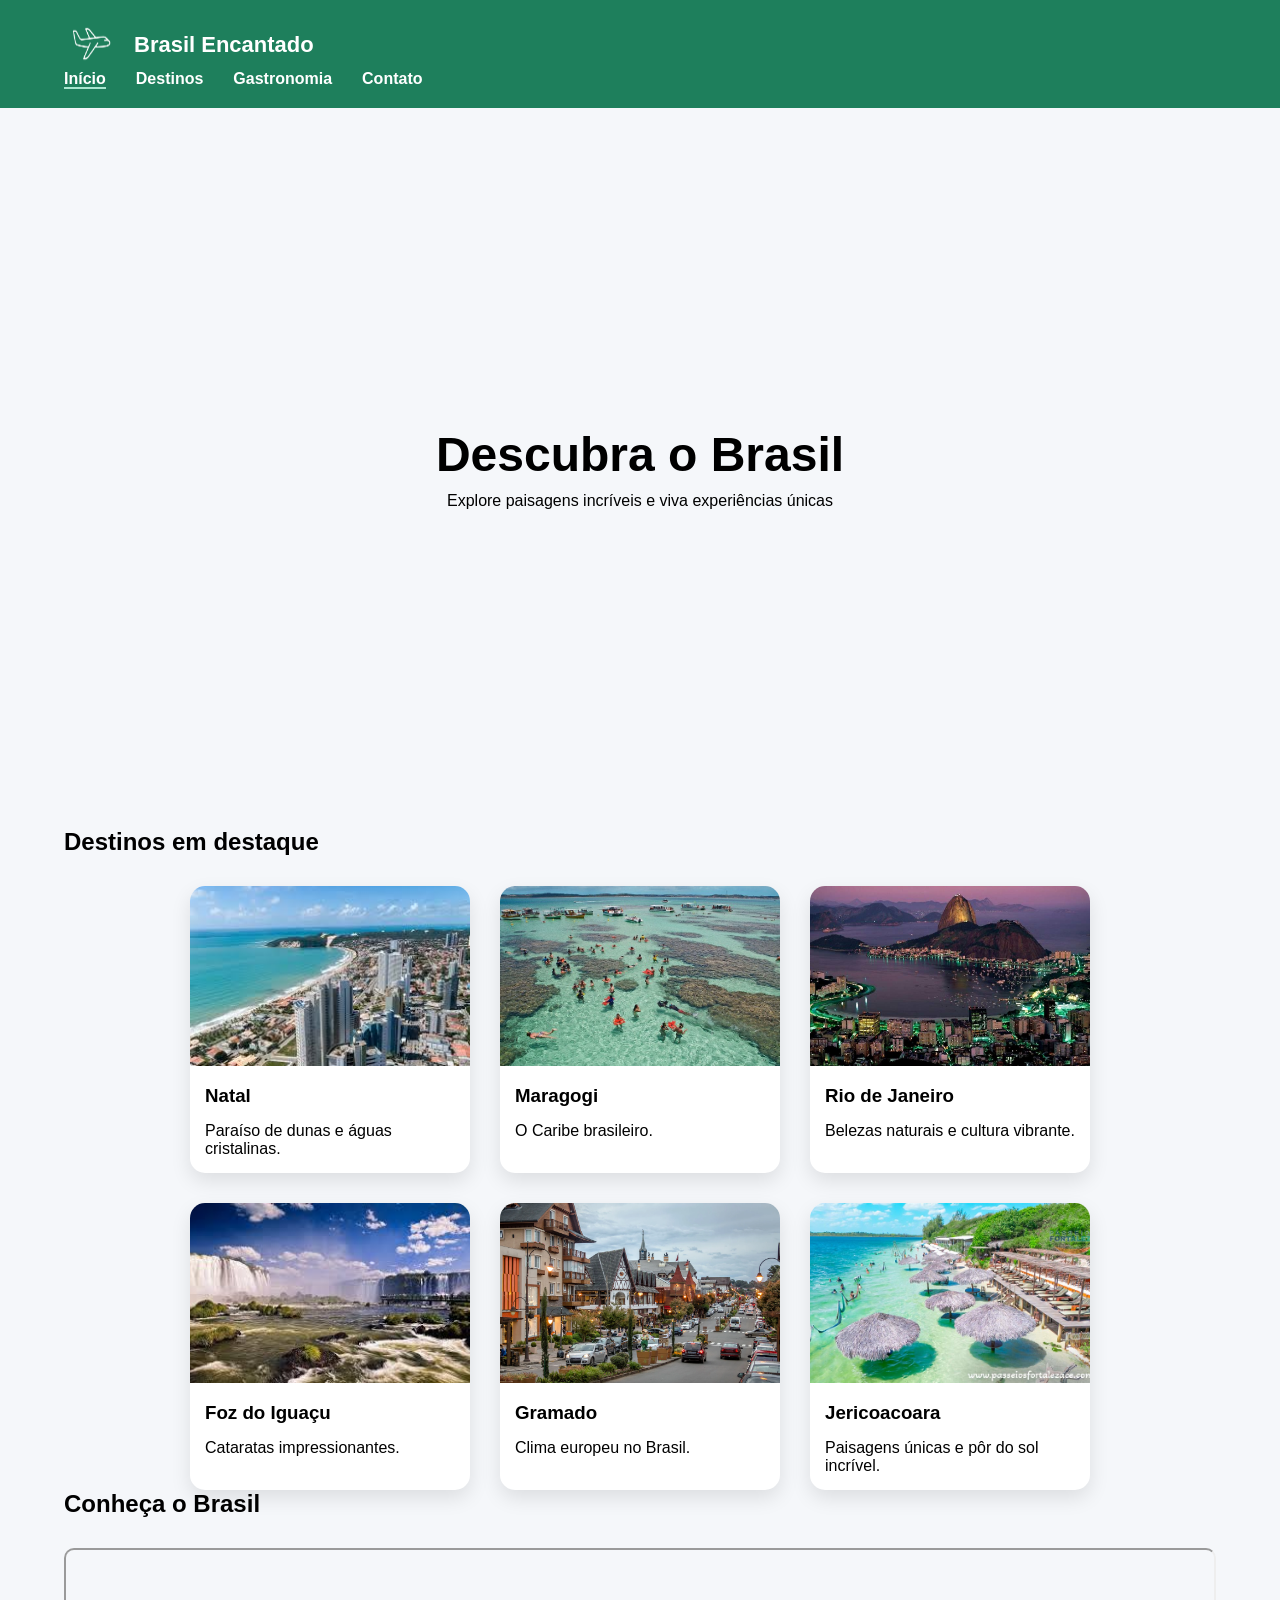
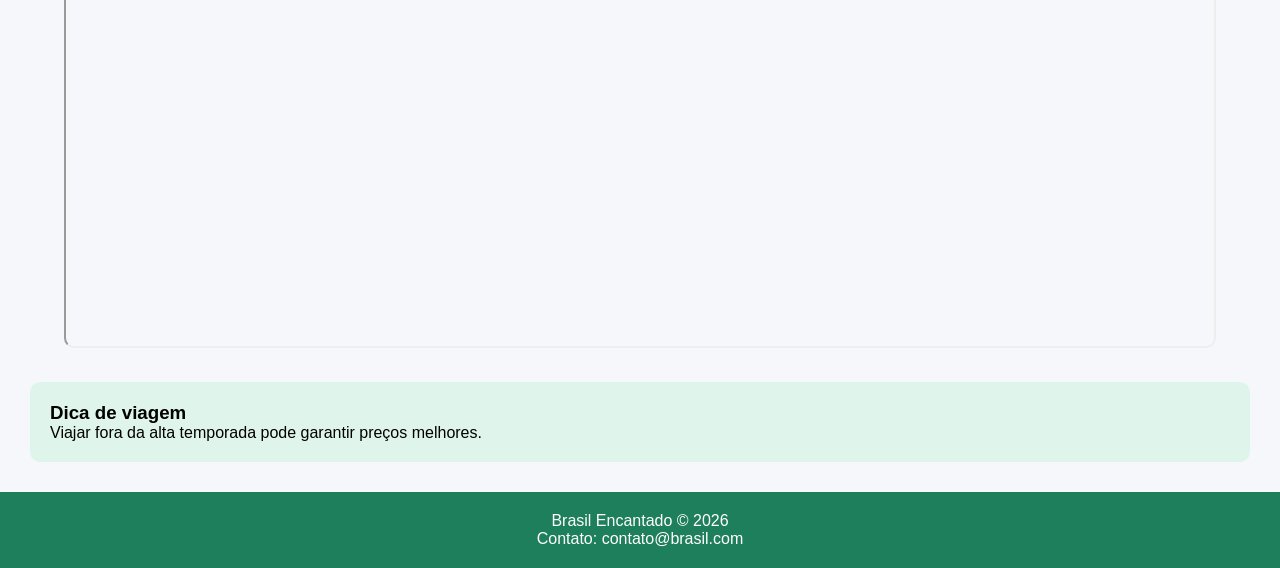
==== index.html @ 2e8e9ebe "Add files via upload" ====
<!DOCTYPE html>
<html lang="pt-br">
<head>
  <meta charset="UTF-8">
  <title>Brasil Encantado</title>
  <link rel="stylesheet" href="css/style.css">
</head>

<body>

<header class="header">
  <div class="container">
    <div class="logo-container">
  <img src="imagens/logo.png" alt="Logo Brasil Encantado">
  <h1>Brasil Encantado</h1>
</div>
    <nav>
      <ul class="menu">
        <li><a href="index.html" class="ativo">Início</a></li>
        <li><a href="destinos.html">Destinos</a></li>
        <li><a href="gastronomia.html">Gastronomia</a></li>
        <li><a href="contato.html">Contato</a></li>
      </ul>
    </nav>
  </div>
</header>

<main>

<!-- HERO -->
<section class="hero">
  <div class="overlay">
    <h2 style="color: black;">Descubra o Brasil</h2>
    <p style="color: black;">Explore paisagens incríveis e viva experiências únicas</p>
  </div>
</section>

<!-- DESTINOS -->
<section class="destinos container">
  <h2>Destinos em destaque</h2>

  <div class="grid">

    <div class="card">
      <img src="imagens/natal.png" alt="Natal">
      <h3>Natal</h3>
      <p>Paraíso de dunas e águas cristalinas.</p>
    </div>

    <div class="card">
      <img src="imagens/maragogi.png" alt="Maragogi">
      <h3>Maragogi</h3>
      <p>O Caribe brasileiro.</p>
    </div>

    <div class="card">
      <img src="imagens/rio de janeiro.png" alt="Rio de Janeiro">
      <h3>Rio de Janeiro</h3>
      <p>Belezas naturais e cultura vibrante.</p>
    </div>

    <div class="card">
      <img src="imagens/foz.png" alt="Foz do Iguaçu">
      <h3>Foz do Iguaçu</h3>
      <p>Cataratas impressionantes.</p>
    </div>

    <div class="card">
      <img src="imagens/gramado.png" alt="Gramado">
      <h3>Gramado</h3>
      <p>Clima europeu no Brasil.</p>
    </div>

    <div class="card">
      <img src="imagens/jericoacoa.png" alt="Jericoacoara">
      <h3>Jericoacoara</h3>
      <p>Paisagens únicas e pôr do sol incrível.</p>
    </div>

  </div>
</section>

<!-- VIDEO -->
<section class="video container">
  <h2>Conheça o Brasil</h2>
  <iframe 
    src="https://www.youtube.com/embed/6CwI5f9ttJI"
    title="Destinos do Brasil"
    allowfullscreen>
  </iframe>
</section>

</main>

<aside class="aside">
  <h3>Dica de viagem</h3>
  <p>Viajar fora da alta temporada pode garantir preços melhores.</p>
</aside>

<footer class="footer">
  <p>Brasil Encantado © 2026</p>
  <p>Contato: contato@brasil.com</p>
</footer>

</body>
</html>
---- css/style.css ----
* {
  margin: 0;
  padding: 0;
  box-sizing: border-box;
  font-family: 'Arial', sans-serif;
}

body {
  background: #f5f7fa;
}

/* CONTAINER */
.container {
  width: 90%;
  max-width: 1200px;
  margin: auto;
}

/* HEADER */
.header {
  background: #1e7f5c; /* VERDE */
  padding: 20px 0;
}

.logo-container {
  display: flex;
  align-items: center;
  gap: 10px;
  text-decoration: none;
}

.logo-container img {
  width: 60px;
  height: 50px;
}

.logo-container h1 {
  color: white;
  font-size: 22px;
}


.menu {
  display: flex;
  gap: 30px;
  list-style: none;
}

.menu a {
  color: white;
  text-decoration: none;
  font-weight: bold;
}

.ativo {
  border-bottom: 2px solid #a8e6cf;
}

/* HERO */
.hero {
  height: 80vh;
  background: url('../img/bg.jpg') center/cover;
  display: flex;
  align-items: center;
  justify-content: center;
}

.overlay {
  text-align: center;
  color: white;
}

.overlay h2 {
  font-size: 48px;
  margin-bottom: 10px;
}

.overlay button {
  margin-top: 20px;
  padding: 12px 25px;
  background: #a8e6cf;
  border: none;
  border-radius: 8px;
  cursor: pointer;
}

/* GRID MELHORADO */
.grid {
  display: flex;
  gap: 30px; /* MAIS ESPAÇO */
  margin-top: 30px;
  justify-content: center;
  flex-wrap: wrap;
}

.card {
  background: white;
  border-radius: 15px;
  overflow: hidden;
  width: 280px;
  box-shadow: 0 8px 20px rgba(0,0,0,0.1);
  transition: 0.3s;
}

.card:hover {
  transform: translateY(-8px);
}

.card img {
  width: 100%;
  height: 180px;
  object-fit: cover;
}

.card h3 {
  padding: 15px;
}

.card p {
  padding: 0 15px 15px;
}

/* VIDEO */
.video iframe {
  width: 100%;
  height: 400px;
  margin-top: 30px;
  border-radius: 10px;
}

/* ASIDE */
.aside {
  background: #dff5ec;
  padding: 20px;
  margin: 30px;
  border-radius: 10px;
}

/* FOOTER */
.footer {
  background: #1e7f5c;
  color: white;
  text-align: center;
  padding: 20px;
  margin-top: 30px;
}

/* RESPONSIVO */
@media (max-width: 768px) {
  .grid {
    flex-direction: column;
    align-items: center;
  }
}
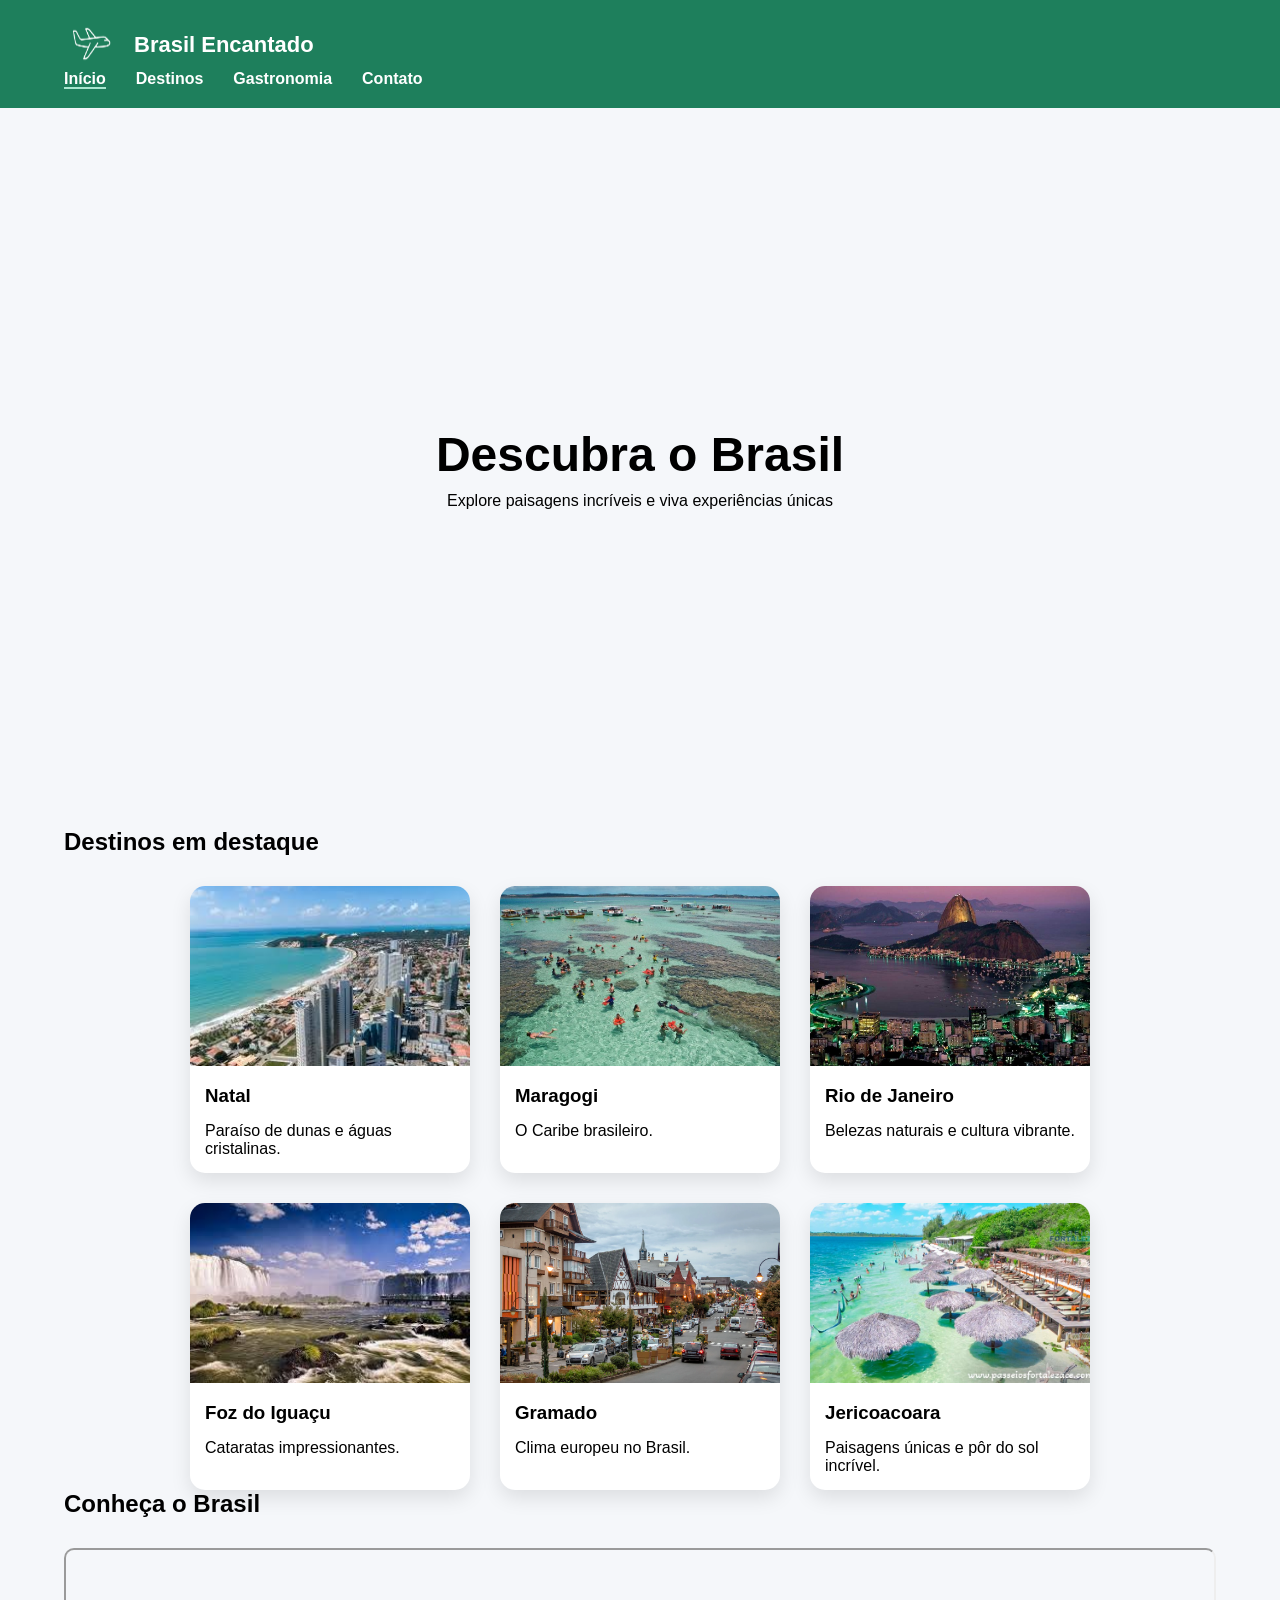
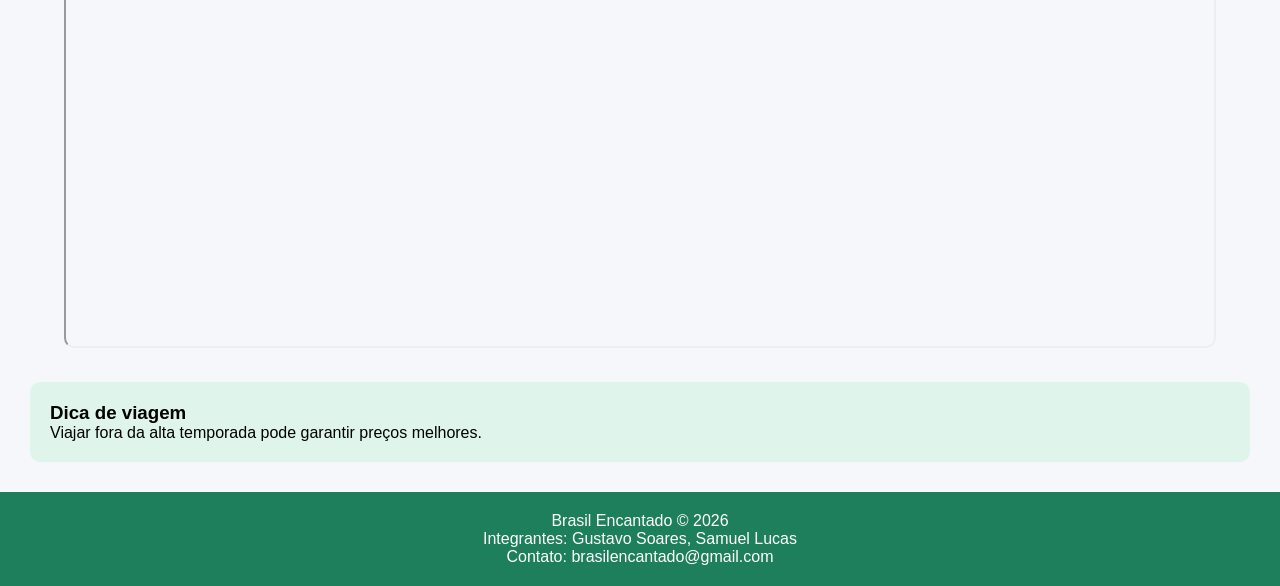
==== commit 8cd27b41: "index.html" ====
--- a/index.html
+++ b/index.html
@@ -99,8 +99,9 @@
 
 <footer class="footer">
   <p>Brasil Encantado © 2026</p>
-  <p>Contato: contato@brasil.com</p>
+  <p>Integrantes: Gustavo Soares, Samuel Lucas</p>
+  <p>Contato: brasilencantado@gmail.com</p>
 </footer>
 
 </body>
-</html>+</html>
